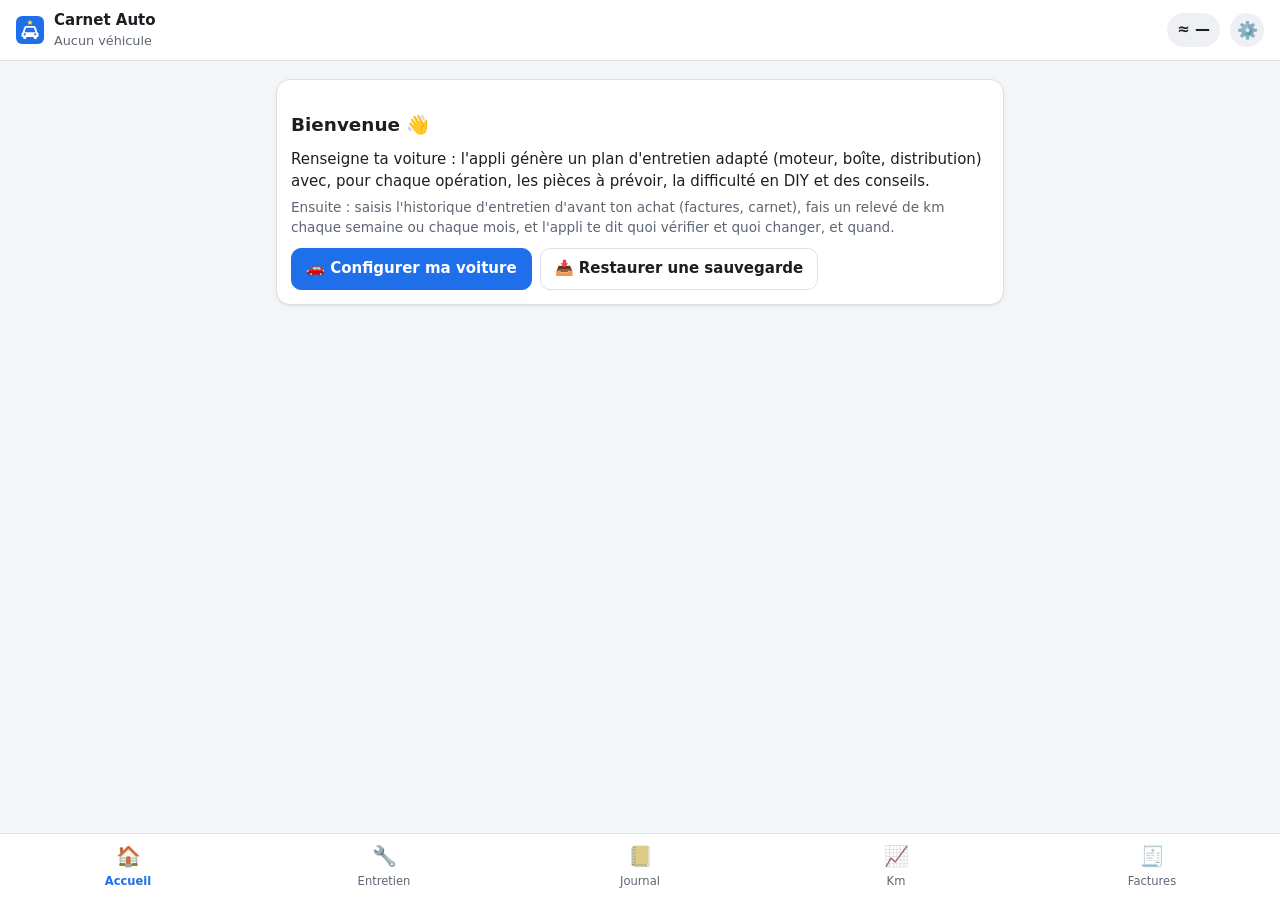
==== index.html @ 53b06bf3 "Carnet Auto : appli de suivi d'entretien voiture (PWA) Plan d'entretien auto-généré, journal (y comp" ====
<!doctype html>
<html lang="fr">
<head>
  <meta charset="utf-8">
  <meta name="viewport" content="width=device-width, initial-scale=1, viewport-fit=cover">
  <title>Carnet Auto</title>
  <meta name="description" content="Suivi d'entretien de voiture : kilométrage, plan d'entretien, journal et rappels mensuels.">
  <meta name="theme-color" content="#1f6feb">
  <link rel="manifest" href="manifest.webmanifest">
  <link rel="icon" href="icon.svg" type="image/svg+xml">
  <link rel="apple-touch-icon" href="icon.svg">
  <link rel="stylesheet" href="styles.css">
</head>
<body>
  <header class="topbar">
    <div class="brand">
      <img src="icon.svg" alt="" width="28" height="28">
      <div>
        <div class="brand-title">Carnet Auto</div>
        <div class="brand-sub" id="car-name">—</div>
      </div>
    </div>
    <div class="row">
      <div class="km-pill" id="km-pill" title="Kilométrage estimé aujourd'hui">— km</div>
      <button class="icon-btn" data-tab="settings" aria-label="Réglages" title="Réglages">⚙️</button>
    </div>
  </header>

  <main id="view" class="view"></main>

  <nav class="tabs" id="tabs">
    <button data-tab="dashboard" class="active"><span>🏠</span>Accueil</button>
    <button data-tab="plan"><span>🔧</span>Entretien</button>
    <button data-tab="logs"><span>📒</span>Journal</button>
    <button data-tab="readings"><span>📈</span>Km</button>
    <button data-tab="docs"><span>🧾</span>Factures</button>
  </nav>

  <dialog id="modal">
    <form method="dialog" id="modal-form" class="modal-body"></form>
  </dialog>

  <div id="toast" class="toast" role="status" aria-live="polite"></div>

  <script src="core.js"></script>
  <script src="tech-presets.js"></script>
  <script src="app.js"></script>
</body>
</html>
---- styles.css ----
:root {
  --bg: #f5f6f8;
  --surface: #ffffff;
  --surface-2: #eef0f4;
  --text: #1b1f24;
  --muted: #5d6673;
  --border: #dde1e7;
  --accent: #1f6feb;
  --accent-text: #ffffff;
  --ok: #1a7f37;
  --ok-bg: #dcf5e3;
  --soon: #9a6700;
  --soon-bg: #fff2c5;
  --bad: #c62828;
  --bad-bg: #ffe1df;
  --unk: #6e40c9;
  --unk-bg: #ece3ff;
  --shadow: 0 1px 2px rgba(0,0,0,.06), 0 2px 8px rgba(0,0,0,.04);
  --radius: 14px;
  color-scheme: light;
}
@media (prefers-color-scheme: dark) {
  :root:not([data-theme="light"]) {
    --bg: #0f1216; --surface: #181c22; --surface-2: #222831; --text: #e8ebef; --muted: #9aa4b1;
    --border: #2c333d; --accent: #4c8dff; --ok: #4ac26b; --ok-bg: #12351f; --soon: #e3b341; --soon-bg: #3a2e0b;
    --bad: #ff7b72; --bad-bg: #4a1715; --unk: #b392f0; --unk-bg: #2c1f4d; --shadow: none; color-scheme: dark;
  }
}
:root[data-theme="dark"] {
  --bg: #0f1216; --surface: #181c22; --surface-2: #222831; --text: #e8ebef; --muted: #9aa4b1;
  --border: #2c333d; --accent: #4c8dff; --ok: #4ac26b; --ok-bg: #12351f; --soon: #e3b341; --soon-bg: #3a2e0b;
  --bad: #ff7b72; --bad-bg: #4a1715; --unk: #b392f0; --unk-bg: #2c1f4d; --shadow: none; color-scheme: dark;
}

* { box-sizing: border-box; }
html, body { margin: 0; }
body {
  background: var(--bg); color: var(--text);
  font: 15px/1.45 system-ui, -apple-system, "Segoe UI", Roboto, sans-serif;
  padding-bottom: calc(72px + env(safe-area-inset-bottom));
}
h2 { font-size: 1.15rem; margin: 18px 0 10px; }
h3 { font-size: 1rem; margin: 0 0 6px; }
p { margin: 6px 0; }
.muted { color: var(--muted); }
.small { font-size: .85rem; }

.topbar {
  position: sticky; top: 0; z-index: 5; display: flex; align-items: center; justify-content: space-between;
  padding: 10px 16px; padding-top: calc(10px + env(safe-area-inset-top));
  background: var(--surface); border-bottom: 1px solid var(--border);
}
.brand { display: flex; align-items: center; gap: 10px; min-width: 0; }
.brand-title { font-weight: 700; }
.brand-sub { font-size: .8rem; color: var(--muted); white-space: nowrap; overflow: hidden; text-overflow: ellipsis; max-width: 55vw; }
.km-pill { background: var(--surface-2); padding: 6px 10px; border-radius: 999px; font-weight: 600; font-variant-numeric: tabular-nums; white-space: nowrap; }

.view { max-width: 760px; margin: 0 auto; padding: 8px 16px 24px; }

.tabs {
  position: fixed; bottom: 0; left: 0; right: 0; z-index: 5; display: flex;
  background: var(--surface); border-top: 1px solid var(--border); padding-bottom: env(safe-area-inset-bottom);
}
.tabs button {
  flex: 1; background: none; border: 0; color: var(--muted); padding: 8px 2px 10px; font: inherit; font-size: .72rem;
  display: flex; flex-direction: column; align-items: center; gap: 2px; cursor: pointer;
}
.tabs button span { font-size: 1.25rem; filter: grayscale(.6); }
.tabs button.active { color: var(--accent); font-weight: 600; }
.tabs button.active span { filter: none; }

.card { background: var(--surface); border: 1px solid var(--border); border-radius: var(--radius); padding: 14px; margin: 10px 0; box-shadow: var(--shadow); }
.card.alert { border-color: var(--soon); background: var(--soon-bg); }
.card.danger { border-color: var(--bad); background: var(--bad-bg); }
.row { display: flex; gap: 10px; align-items: center; justify-content: space-between; }
.row.wrap { flex-wrap: wrap; }
.grid2 { display: grid; grid-template-columns: 1fr 1fr; gap: 10px; }
.stats { display: grid; grid-template-columns: repeat(3, 1fr); gap: 8px; }
.stat { background: var(--surface-2); border-radius: 10px; padding: 10px; }
.stat b { display: block; font-size: 1.1rem; font-variant-numeric: tabular-nums; }
.stat span { font-size: .75rem; color: var(--muted); }

.btn {
  display: inline-flex; align-items: center; justify-content: center; gap: 6px; border-radius: 10px; border: 1px solid var(--border);
  background: var(--surface); color: var(--text); padding: 9px 14px; font: inherit; font-weight: 600; cursor: pointer; text-decoration: none;
}
.btn.primary { background: var(--accent); border-color: var(--accent); color: var(--accent-text); }
.btn.danger { color: var(--bad); }
.btn.sm { padding: 5px 10px; font-size: .85rem; }
.btn.block { width: 100%; }
.btns { display: flex; gap: 8px; flex-wrap: wrap; margin-top: 10px; }

.item { display: flex; gap: 12px; align-items: flex-start; padding: 12px 0; border-top: 1px solid var(--border); cursor: pointer; }
.item:first-child { border-top: 0; }
.item-main { flex: 1; min-width: 0; }
.item-title { font-weight: 600; }
.item-meta { font-size: .85rem; color: var(--muted); }
.badge { font-size: .72rem; font-weight: 700; padding: 3px 8px; border-radius: 999px; white-space: nowrap; }
.b-ok { color: var(--ok); background: var(--ok-bg); }
.b-soon { color: var(--soon); background: var(--soon-bg); }
.b-overdue { color: var(--bad); background: var(--bad-bg); }
.b-unknown { color: var(--unk); background: var(--unk-bg); }
.diff { font-size: .72rem; padding: 2px 6px; border-radius: 6px; background: var(--surface-2); color: var(--muted); white-space: nowrap; }

.progress { height: 6px; background: var(--surface-2); border-radius: 999px; overflow: hidden; margin-top: 6px; }
.progress > i { display: block; height: 100%; background: var(--ok); }
.progress.soon > i { background: var(--soon); }
.progress.overdue > i { background: var(--bad); }

label { display: block; font-size: .85rem; font-weight: 600; margin: 10px 0 4px; }
input, select, textarea {
  width: 100%; font: inherit; color: var(--text); background: var(--surface); border: 1px solid var(--border);
  border-radius: 10px; padding: 9px 10px;
}
textarea { min-height: 70px; resize: vertical; }
input[type="checkbox"] { width: auto; }
.check-list label { display: flex; align-items: center; gap: 8px; font-weight: 400; margin: 6px 0; }

.tri { display: flex; gap: 4px; }
.tri input { display: none; }
.tri label { margin: 0; padding: 5px 9px; border-radius: 8px; border: 1px solid var(--border); font-size: .78rem; cursor: pointer; font-weight: 600; }
.tri input:checked + label.t-ok { background: var(--ok-bg); color: var(--ok); border-color: var(--ok); }
.tri input:checked + label.t-watch { background: var(--soon-bg); color: var(--soon); border-color: var(--soon); }
.tri input:checked + label.t-bad { background: var(--bad-bg); color: var(--bad); border-color: var(--bad); }
.check-row { display: flex; justify-content: space-between; align-items: center; gap: 8px; padding: 8px 0; border-top: 1px solid var(--border); }
.check-row:first-of-type { border-top: 0; }

dialog { border: 0; border-radius: 18px; padding: 0; width: min(560px, calc(100vw - 24px)); max-height: 88vh; background: var(--surface); color: var(--text); }
dialog::backdrop { background: rgba(0,0,0,.45); }
.modal-body { padding: 16px; overflow: auto; max-height: 88vh; }
.modal-actions { display: flex; gap: 8px; justify-content: flex-end; margin-top: 16px; position: sticky; bottom: -16px; background: var(--surface); padding: 10px 0; }

.toast {
  position: fixed; left: 50%; bottom: calc(84px + env(safe-area-inset-bottom)); transform: translateX(-50%) translateY(20px);
  background: var(--text); color: var(--bg); padding: 10px 16px; border-radius: 10px; opacity: 0; transition: .25s; pointer-events: none; z-index: 20;
  max-width: calc(100vw - 32px);
}
.toast.show { opacity: 1; transform: translateX(-50%) translateY(0); }

.chart { width: 100%; height: 160px; }
.chart .line { fill: none; stroke: var(--accent); stroke-width: 2.5; }
.chart .dot { fill: var(--accent); }
.chart .axis { stroke: var(--border); }
.chart text { fill: var(--muted); font-size: 10px; }

.empty { text-align: center; padding: 24px 8px; color: var(--muted); }
.tips { white-space: pre-line; }
details summary { cursor: pointer; font-weight: 600; }
.filters { display: flex; gap: 6px; overflow-x: auto; padding: 4px 0; }
.filters button { flex: none; }
.filters .btn.on { background: var(--accent); color: var(--accent-text); border-color: var(--accent); }

@media (max-width: 420px) {
  .grid2 { grid-template-columns: 1fr; }
  .stats { grid-template-columns: 1fr 1fr; }
}

.icon-btn { background: var(--surface-2); border: 0; border-radius: 999px; width: 34px; height: 34px; font-size: 1.05rem; cursor: pointer; }
.thumb { width: 56px; height: 56px; border-radius: 8px; object-fit: cover; background: var(--surface-2); display: flex; align-items: center; justify-content: center; font-size: 1.4rem; flex: none; }
.files { display: flex; gap: 8px; flex-wrap: wrap; margin-top: 8px; }
.file-chip { display: inline-flex; align-items: center; gap: 6px; background: var(--surface-2); border-radius: 8px; padding: 4px 8px; font-size: .8rem; max-width: 100%; }
.file-chip button { background: none; border: 0; color: var(--bad); cursor: pointer; font-size: 1rem; }
.file-chip a { color: var(--text); overflow: hidden; text-overflow: ellipsis; white-space: nowrap; max-width: 200px; }
.tag { font-size: .72rem; padding: 2px 6px; border-radius: 6px; background: var(--unk-bg); color: var(--unk); white-space: nowrap; }
.section-title { display: flex; align-items: center; justify-content: space-between; }
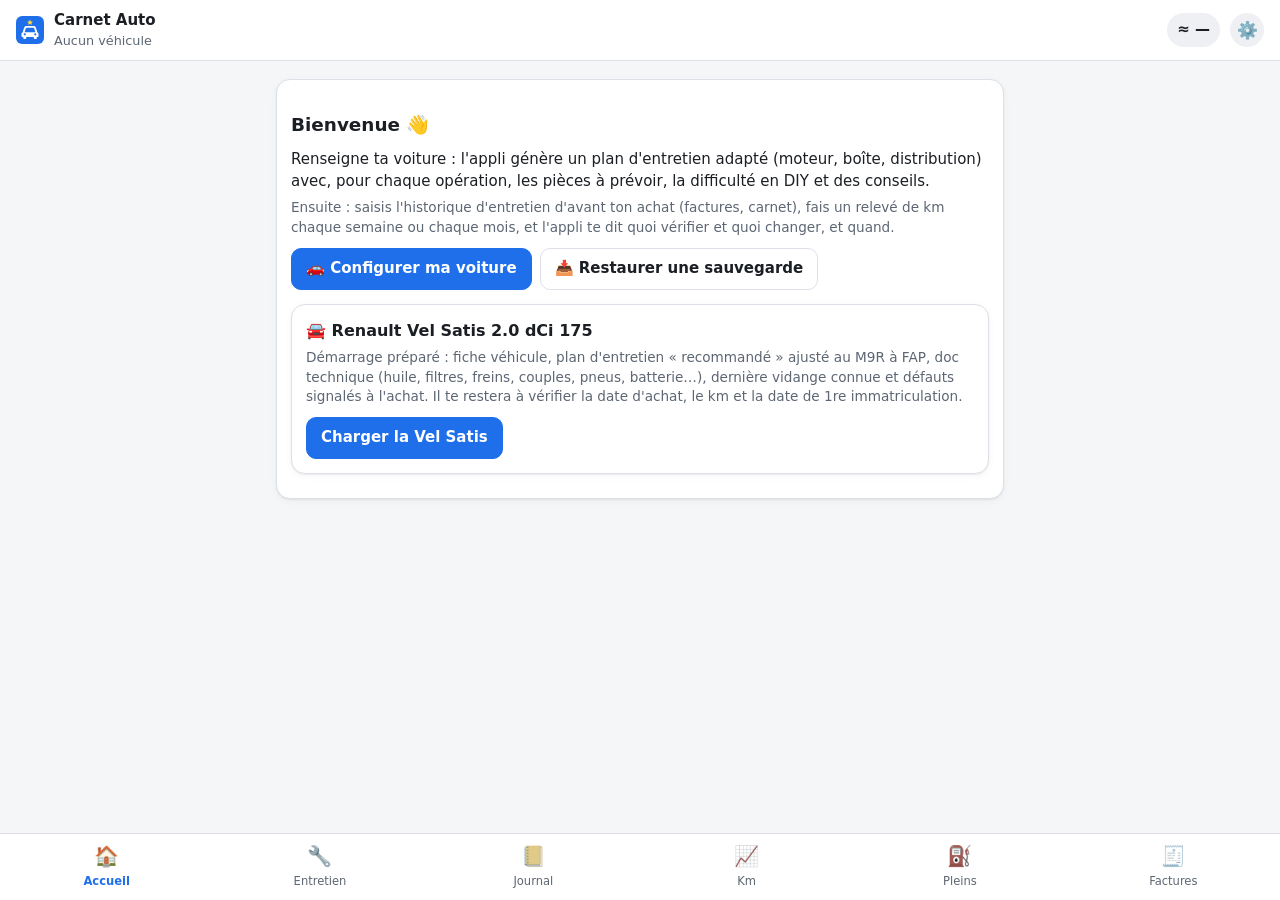
==== commit 65701220: "Ajout du suivi des pleins : prix moyen au litre, consommation plein à plein, dépenses Co-Authored-By" ====
--- a/index.html
+++ b/index.html
@@ -33,6 +33,7 @@
     <button data-tab="plan"><span>🔧</span>Entretien</button>
     <button data-tab="logs"><span>📒</span>Journal</button>
     <button data-tab="readings"><span>📈</span>Km</button>
+    <button data-tab="fuel"><span>⛽</span>Pleins</button>
     <button data-tab="docs"><span>🧾</span>Factures</button>
   </nav>
 
--- a/styles.css
+++ b/styles.css
@@ -163,3 +163,8 @@
 .file-chip a { color: var(--text); overflow: hidden; text-overflow: ellipsis; white-space: nowrap; max-width: 200px; }
 .tag { font-size: .72rem; padding: 2px 6px; border-radius: 6px; background: var(--unk-bg); color: var(--unk); white-space: nowrap; }
 .section-title { display: flex; align-items: center; justify-content: space-between; }
+.bars { display: flex; align-items: flex-end; gap: 4px; height: 110px; padding-top: 6px; }
+.bar { flex: 1; height: 100%; display: flex; flex-direction: column; justify-content: flex-end; align-items: center; gap: 4px; }
+.bar i { display: block; width: 100%; max-width: 26px; background: var(--accent); border-radius: 4px 4px 0 0; min-height: 2px; }
+.bar span { font-size: .7rem; color: var(--muted); text-transform: uppercase; }
+.tabs button { min-width: 0; }
